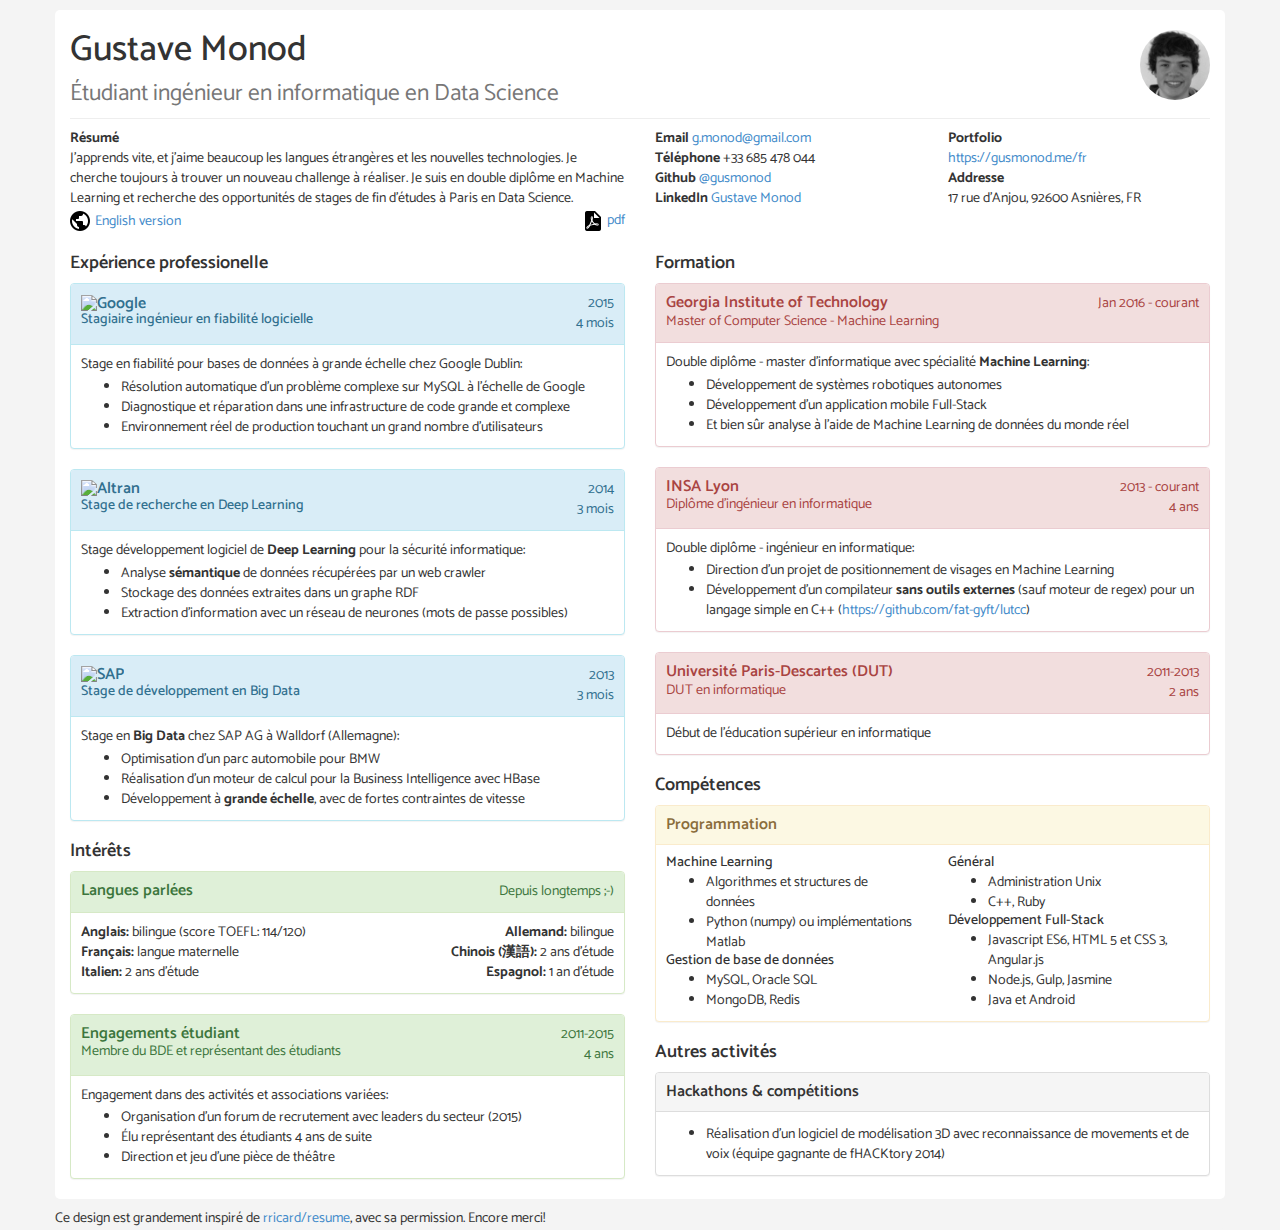
==== fr/index.html @ a823fc8e "Added french version" ====
<!doctype html>
<html lang="fr">
<head>
  <!-- This design was greatly inspired from https://github.com/rricard/resume, with his kind permission. -->
  <title>Gustave Monod</title>
  <meta http-equiv="content-type" content="text/html; charset=utf-8">
  <meta name="viewport" content="width=device-width, initial-scale=1">
  <link rel="canonical" href="https://www.gusmonod.me">
  <link rel="stylesheet" href="https://maxcdn.bootstrapcdn.com/bootstrap/3.2.0/css/bootstrap.min.css" media="all">
  <link href="https://fonts.googleapis.com/css?family=Catamaran:200,600" rel="stylesheet" type="text/css">
  <style type="text/css">
    body {
      font-family: 'Catamaran', Helvetica, Arial, sans-serif;
      background-color: #f4f4f4;
    }
    .container {
      background-color: #fff;
    }
    @media (min-width: 768px) {
      .container {
        border-radius: 5px;
        margin-top: 10px;
      }
    }
    .lonely {
      background-color: inherit;
    }
    .page-header {
      margin-top: 20px;
      margin-bottom: 10px;
    }
    .unpadded {
      padding-left: 0;
      padding-right: 0;
    }
    .padded {
      padding-left: 15px;
      padding-right: 15px;
    }
    .panel-heading,
    .panel-body {
      padding: 10px;
    }
    ul {
      margin-top: 0.2em;
      margin-bottom: 0;
    }
    h2 {
      font-weight: 600;
      font-size: 1.3em;
    }
    h3 {
      margin: 0;
      font-size: 1em;
    }
    h4 {
      margin: 0;
      font-size: 1em;
    }
    .panel-title {
      font-weight: 600;
    }
    p {
      margin-top: 0;
      margin-bottom: 0;
    }
    a {
      color: #428BCA;
      text-decoration: none;
    }
    a:hover, a:focus {
      color: #2A6496;
      text-decoration: underline;
    }
    a:focus {
      outline: thin dotted;
      outline-offset: -2px;
    }
    small {
      color: #777;
      font-weight: 200;
    }
    .xs-right, .sm-right {
      float: right;
      text-align: right;
    }
    @media (max-width: 768px) {
      .sm-right {
        float: inherit;
        text-align: inherit;
      }
    }
    .logo {
      height: 1.7em;
    }
    .me {
      float: right;
      height: 5em;
      border-radius: 50%;
    }
    @media print {
    .panel-info, .panel-info > .panel-heading {
      border-color: #80a0a7;
    }
    .panel-success, .panel-success > .panel-heading {
      border-color: #466c27;
    }
    .panel-danger, .panel-danger > .panel-heading {
      border-color: #9e3243;
    }
    .panel-warning, .panel-warning > .panel-heading {
      border-color: #806226;
    }
    .panel-default, .panel-default > .panel-heading {
      border-color: #606060;
    }
    /*B&W*
    .panel-info, .panel-info > .panel-heading,
    .panel-success, .panel-success > .panel-heading,
    .panel-danger, .panel-danger > .panel-heading,
    .panel-warning, .panel-warning > .panel-heading,
    .panel-default, .panel-default > .panel-heading {
      border-color: black;
    }
    *End of B&W*/
    .no-print {
      display: none !important;
    }
    body {
      margin: 0;
      font-size: 10px;
      background-color: #fff;
    }
    .container {
      margin: 0;
    }
    a:link:after, a:visited:after {
      content: "";
    }
    .hidden-sm {
      display: inline !important;
    }
    }
  </style>
</head>
<body>
  <div class="container">
    <div>
      <img src="/img/me.png" alt="Gustave Monod" class="me">
      <h1 class="page-header">Gustave Monod<br><small>Étudiant ingénieur en informatique en Data Science</small></h1>
    </div>
    <div class="row">
      <div class="col-sm-6">
        <strong>Résumé</strong>
        <p>
          J'apprends vite, et j'aime beaucoup les langues étrangères et les
          nouvelles technologies. Je cherche toujours à trouver un nouveau
          challenge à réaliser. Je suis en double diplôme en Machine Learning
          et recherche des opportunités de stages de fin d'études à Paris en
          Data Science.
        </p>
        <a class="no-print" href="/fr"><img src="/img/earth.png" alt="earth icon">&nbsp;English version</a>
        <a class="xs-right no-print" href="gusmonod.pdf"><img src="/img/file-pdf.png" alt="pdf icon">&nbsp;pdf</a>
      </div>
      <div class="col-sm-3">
        <p>
          <strong>Email</strong>
          <a href="mailto:g.monod@gmail.com">g.monod@gmail.com</a>
        </p>
        <p>
          <strong>Téléphone</strong>
          +33&nbsp;685&nbsp;478&nbsp;044
        </p>
        <p>
          <strong>Github</strong>
          <a href="https://github.com/gusmonod">@gusmonod</a>
        </p>
        <p>
          <strong>LinkedIn</strong>
          <a href="https://linkedin.com/in/gusmonod">Gustave Monod</a>
        </p>
      </div>
      <div class="col-sm-3">
        <p>
          <strong>Portfolio</strong>
        </p>
        <p>
          <a href="https://www.gusmonod.me/fr">https://gusmonod.me/fr</a>
        </p>
        <p>
          <strong>Addresse</strong>
          <p>17 rue d'Anjou, 92600 Asnières, FR
        </p>
      </div>
    </div>
    <div class="row">
      <div class="col-sm-6">
        <h2>Expérience professionelle</h2>
        <div class="panel panel-info">
          <div class="panel-heading">
            <div class="row">
              <div class="col-sm-9">
                <h3 class="panel-title">
                  <a href="https://google.com">
                    <img class="logo" src="/img/google.png" alt="Google">
                  </a>
                </h3>
                <h3>Stagiaire ingénieur en fiabilité logicielle</h3>
              </div>
              <div class="col-sm-3 sm-right">
                <p>2015</p>
                <p>4 mois</p>
              </div>
            </div>
          </div>
          <div class="panel-body">
            Stage en fiabilité pour bases de données à grande échelle chez Google Dublin:
            <ul>
              <li>Résolution automatique d'un problème complexe sur MySQL à l'échelle de Google
              <li>Diagnostique et réparation dans une infrastructure de code grande et complexe
              <li>Environnement réel de production touchant un grand nombre d'utilisateurs
            </ul>
          </div>
        </div>
        <div class="panel panel-info">
          <div class="panel-heading">
            <div class="row">
              <div class="col-sm-9">
                <h3 class="panel-title">
                  <a href="https://altran.com">
                    <img class="logo" src="/img/altran.png" alt="Altran">
                  </a>
                </h3>
                <h3>Stage de recherche en Deep Learning</h3>
              </div>
              <div class="col-sm-3 sm-right">
                <p>2014</p>
                <p>3 mois</p>
              </div>
            </div>
          </div>
          <div class="panel-body">
            Stage développement logiciel de <strong>Deep Learning</strong> pour la sécurité informatique:
            <ul>
              <li>Analyse <strong>sémantique</strong> de données récupérées par un web crawler
              <li>Stockage des données extraites dans un graphe RDF
              <li>Extraction d'information avec un réseau de neurones (mots de passe possibles)
            </ul>
          </div>
        </div>
        <div class="panel panel-info">
          <div class="panel-heading">
            <div class="row">
              <div class="col-sm-9">
                <h3 class="panel-title">
                  <a href="https://sap.com">
                    <img class="logo" src="/img/sap.png" alt="SAP">
                  </a>
                </h3>
                <h3>Stage de développement en Big Data</h3>
              </div>
              <div class="col-sm-3 sm-right">
                <p>2013</p>
                <p>3 mois</p>
              </div>
            </div>
          </div>
          <div class="panel-body">
            Stage en <strong>Big Data</strong> chez SAP AG à Walldorf (Allemagne):
            <ul>
              <li>Optimisation d'un parc automobile pour BMW
              <li>Réalisation d'un moteur de calcul pour la Business Intelligence avec HBase
              <li>Développement à <strong>grande échelle</strong>, avec de fortes contraintes de vitesse
            </ul>
          </div>
        </div>
        <h2>Intérêts</h2>
        <div class="panel panel-success">
          <div class="panel-heading">
            <div class="row">
              <div class="col-sm-8">
                <h3 class="panel-title">Langues parlées</h3>
              </div>
              <div class="col-sm-4 sm-right">
                <p>Depuis longtemps ;-)</p>
              </div>
            </div>
          </div>
          <div class="panel-body">
            <div class="row padded">
              <p class="col-sm-8 unpadded"><strong>Anglais: </strong>bilingue (<span class="hidden-sm hidden-md">score </span>TOEFL: 114/120)</p>
              <p class="col-sm-4 unpadded sm-right"><strong>Allemand: </strong>bilingue</p>
            </div>
            <div class="row padded">
              <p class="col-sm-6 unpadded"><strong>Français: </strong>langue maternelle</p>
              <p class="col-sm-6 unpadded sm-right"><strong>Chinois (漢語): </strong>2 ans<span class="hidden-sm"> d'étude</span></p>
            </div>
            <div class="row padded">
              <p class="col-sm-6 unpadded"><strong>Italien: </strong>2 ans d'étude</p>
              <p class="col-sm-6 unpadded sm-right"><strong>Espagnol: </strong>1 an d'étude</p>
            </div>
          </div>
        </div>
        <div class="panel panel-success">
          <div class="panel-heading">
            <div class="row">
              <div class="col-sm-9">
                <h3 class="panel-title">Engagements étudiant</h3>
                Membre du BDE et représentant des étudiants
              </div>
              <div class="col-sm-3 sm-right">
                <p>2011-2015</p>
                <p>4 ans</p>
              </div>
            </div>
          </div>
          <div class="panel-body">
            Engagement dans des activités et associations variées:
            <ul>
              <li>Organisation d'un forum de recrutement avec leaders du secteur (2015)
              <li>Élu représentant des étudiants 4 ans de suite
              <li>Direction et jeu d'une pièce de théâtre
            </ul>
          </div>
        </div>
      </div>
      <div class="col-sm-6">
        <h2>Formation</h2>
        <div class="panel panel-danger">
          <div class="panel-heading">
            <div class="row">
              <div class="col-sm-9">
                <h3 class="panel-title">
                  <a href="https://gatech.edu">
                    Georgia Institute of Technology
                  </a>
                </h3>
                Master of Computer Science - Machine Learning
              </div>
              <div class="col-sm-3 sm-right">
                <p>Jan 2016 - courant</p>
              </div>
            </div>
          </div>
          <div class="panel-body">
            Double diplôme - master d'informatique avec spécialité <strong>Machine Learning</strong>:
            <ul>
              <li>Développement de systèmes robotiques autonomes
              <li>Développement d'un application mobile Full-Stack
              <li>Et bien sûr analyse à l'aide de Machine Learning de données du monde réel
            </ul>
          </div>
        </div>
        <div class="panel panel-danger">
          <div class="panel-heading">
            <div class="row padded">
              <div class="col-sm-9 unpadded">
                <h3 class="panel-title">
                  <a href="https://www.insa-lyon.fr">
                    INSA Lyon
                  </a>
                </h3>
                Diplôme d'ingénieur en informatique
              </div>
              <div class="col-sm-3 unpadded sm-right">
                <p>2013 - courant</p>
                <p>4 ans</p>
              </div>
            </div>
          </div>
          <div class="panel-body">
            Double diplôme - ingénieur en informatique:
            <ul>
              <li>Direction d'un projet de positionnement de visages en Machine Learning
              <li>Développement d'un compilateur <strong>sans outils externes</strong> (sauf moteur de regex) pour un langage simple en C++ (<a href="https://github.com/fat-gyft/lutcc">https://github.com/fat-gyft/lutcc</a>)
            </ul>
          </div>
        </div>
        <div class="panel panel-danger">
          <div class="panel-heading">
            <div class="row">
              <div class="col-sm-9">
                <h3 class="panel-title">
                  Université Paris-Descartes (DUT)
                </h3>
                DUT en informatique
              </div>
              <div class="col-sm-3 sm-right">
                <p>2011-2013</p>
                <p>2 ans</p>
              </div>
            </div>
          </div>
          <div class="panel-body">
            Début de l'éducation supérieur en informatique
          </div>
        </div>
        <h2>Compétences</h2>
        <div class="panel panel-warning">
          <div class="panel-heading">
            <h3 class="panel-title">Programmation</h3>
          </div>
          <div class="panel-body">
            <div class="row">
              <div class="col-sm-6">
                <h4>Machine Learning</h4>
                <ul>
                  <li>Algorithmes et structures de données
                  <li>Python (numpy) ou implémentations Matlab
                </ul>
                <h4>Gestion de base de données</h4>
                <ul>
                  <li>MySQL, Oracle SQL
                  <li>MongoDB, Redis
                </ul>
              </div>
              <div class="col-sm-6">
                <h4>Général</h4>
                <ul>
                  <li>Administration Unix
                  <li>C++, Ruby
                </ul>
                <h4>Développement Full-Stack</h4>
                <ul>
                  <li>Javascript ES6, HTML 5 et CSS 3, Angular.js
                  <li>Node.js, Gulp, Jasmine
                  <li>Java et Android
                </ul>
              </div>
            </div>
          </div>
        </div>
        <h2>Autres activités</h2>
        <div class="panel panel-default">
          <div class="panel-heading">
            <h3 class="panel-title">Hackathons &amp; compétitions</h3>
          </div>
          <div class="panel-body">
            <ul>
              <li>Réalisation d'un logiciel de modélisation 3D avec reconnaissance de movements et de voix (équipe gagnante de fHACKtory 2014)
            </ul>
          </div>
        </div>
      </div>
    </div>
  </div>
  <div class="container lonely no-print">
    <p class="row">
      Ce design est grandement inspiré de <a href="https://github.com/rricard/resume">rricard/resume</a>, avec sa permission. Encore merci!
    </p>
  </div>
</body>
</html>
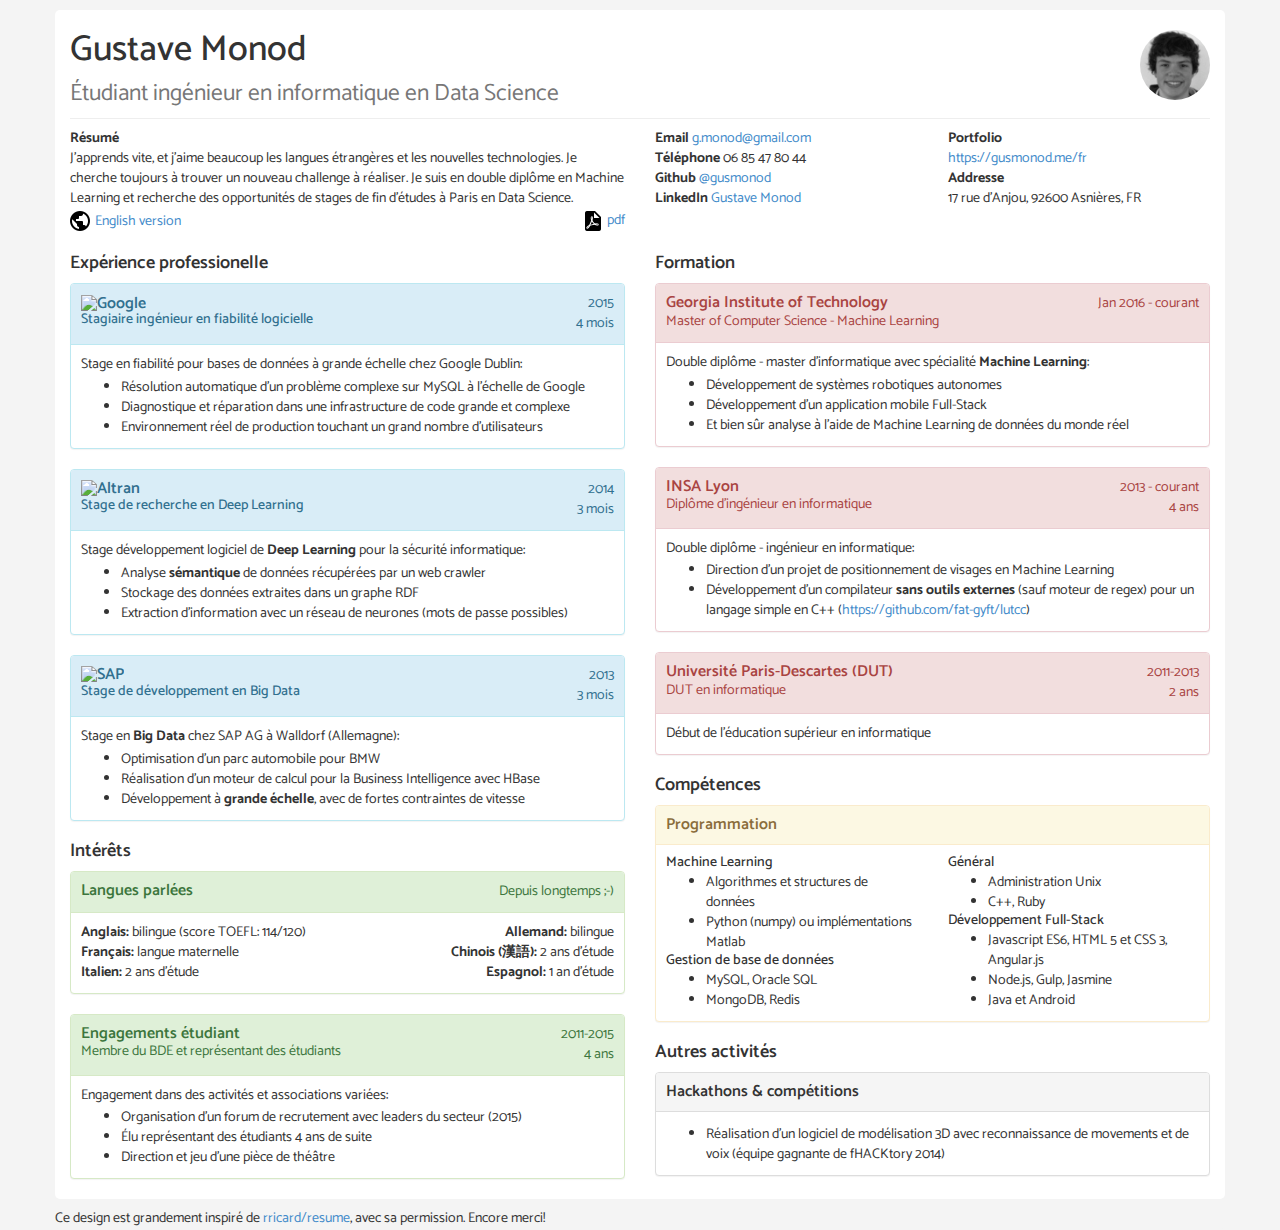
==== commit cf1f14a7: "Better FR phone number" ====
--- a/fr/index.html
+++ b/fr/index.html
@@ -169,7 +169,7 @@
         </p>
         <p>
           <strong>Téléphone</strong>
-          +33&nbsp;685&nbsp;478&nbsp;044
+          06&nbsp;85&nbsp;47&nbsp;80&nbsp;44
         </p>
         <p>
           <strong>Github</strong>
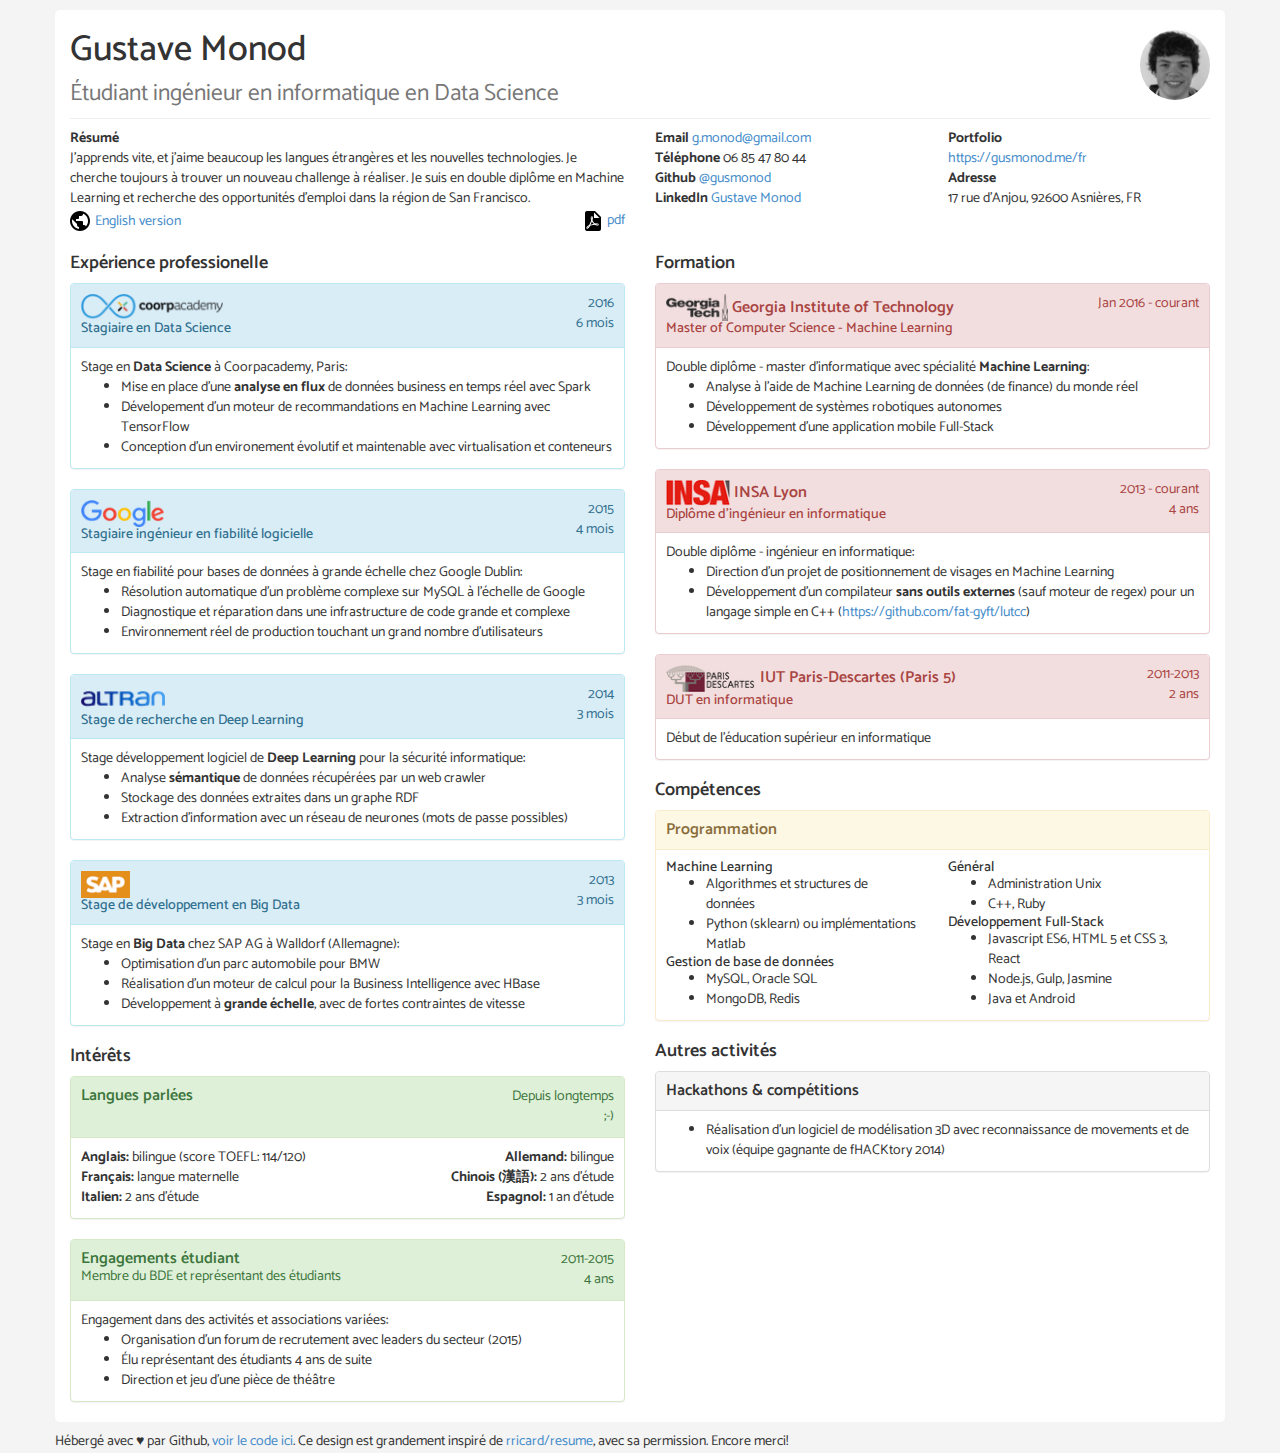
==== commit 7ea66011: "Reflected changes to the FR version" ====
--- a/fr/index.html
+++ b/fr/index.html
@@ -5,11 +5,20 @@
   <title>Gustave Monod</title>
   <meta http-equiv="content-type" content="text/html; charset=utf-8">
   <meta name="viewport" content="width=device-width, initial-scale=1">
-  <link rel="canonical" href="https://www.gusmonod.me">
-  <link rel="stylesheet" href="https://maxcdn.bootstrapcdn.com/bootstrap/3.2.0/css/bootstrap.min.css" media="all">
-  <link href="https://fonts.googleapis.com/css?family=Catamaran:200,600" rel="stylesheet" type="text/css">
+  <link rel="canonical" href="https://gusmonod.me/fr">
   <style type="text/css">
+    /* minified critical CSS from bootstrap */
+    html{font-family:sans-serif;-webkit-text-size-adjust:100%;-ms-text-size-adjust:100%}a{background:0 0}strong{font-weight:700}h1{margin:.67em 0;font-size:2em}small{font-size:80%}img{border:0}*{-webkit-box-sizing:border-box;-moz-box-sizing:border-box;box-sizing:border-box}:before,:after{-webkit-box-sizing:border-box;-moz-box-sizing:border-box;box-sizing:border-box}html{font-size:10px}body{font-family:"Helvetica Neue",Helvetica,Arial,sans-serif;font-size:14px;line-height:1.42857143;color:#333;background-color:#fff}a{color:#428bca;text-decoration:none}img{vertical-align:middle}h1,h2,h3,h4{font-family:inherit;font-weight:500;line-height:1.1;color:inherit}h1 small{font-weight:400;line-height:1;color:#777}h1,h2,h3{margin-top:20px;margin-bottom:10px}h1 small{font-size:65%}h4{margin-top:10px;margin-bottom:10px}h1{font-size:36px}h2{font-size:30px}h3{font-size:24px}h4{font-size:18px}p{margin:0 0 10px}small{font-size:85%}.page-header{padding-bottom:9px;margin:40px 0 20px;border-bottom:1px solid #eee}ul{margin-top:0;margin-bottom:10px}.container{padding-right:15px;padding-left:15px;margin-right:auto;margin-left:auto}@media (min-width:768px){.container{width:750px}}@media (min-width:992px){.container{width:970px}}@media (min-width:1200px){.container{width:1170px}}.row{margin-right:-15px;margin-left:-15px}.col-sm-3,.col-sm-6,.col-sm-9{position:relative;min-height:1px;padding-right:15px;padding-left:15px}@media (min-width:768px){.col-sm-3,.col-sm-6,.col-sm-9{float:left}.col-sm-9{width:75%}.col-sm-6{width:50%}.col-sm-3{width:25%}}.panel{margin-bottom:20px;background-color:#fff;border:1px solid transparent;border-radius:4px;-webkit-box-shadow:0 1px 1px rgba(0,0,0,.05);box-shadow:0 1px 1px rgba(0,0,0,.05)}.panel-body{padding:15px}.panel-heading{padding:10px 15px;border-bottom:1px solid transparent;border-top-left-radius:3px;border-top-right-radius:3px}.panel-title{margin-top:0;margin-bottom:0;font-size:16px;color:inherit}.panel-title>a{color:inherit}.panel-info{border-color:#bce8f1}.panel-info>.panel-heading{color:#31708f;background-color:#d9edf7;border-color:#bce8f1}.panel-warning{border-color:#faebcc}.panel-warning>.panel-heading{color:#8a6d3b;background-color:#fcf8e3;border-color:#faebcc}.panel-danger{border-color:#ebccd1}.panel-danger>.panel-heading{color:#a94442;background-color:#f2dede;border-color:#ebccd1}.container:before,.container:after,.row:before,.row:after,.panel-body:before,.panel-body:after{display:table;content:" "}.container:after,.row:after,.panel-body:after{clear:both}@-ms-viewport{width:device-width}
+  </style>
+  <script id="loadcss">(function(u,s){!function(e){"use strict";var n=function(n,t,o){var l,r=e.document,i=r.createElement("link");if(t)l=t;else{var a=(r.body||r.getElementsByTagName("head")[0]).childNodes;l=a[a.length-1]}var d=r.styleSheets;i.rel="stylesheet",i.href=n,i.media="only x",l.parentNode.insertBefore(i,t?l:l.nextSibling);var f=function(e){for(var n=i.href,t=d.length;t--;)if(d[t].href===n)return e();setTimeout(function(){f(e)})};return i.onloadcssdefined=f,f(function(){i.media=o||"all"}),i};"undefined"!=typeof module?module.exports=n:e.loadCSS=n}("undefined"!=typeof global?global:this);for(var i in u){loadCSS(u[i],s);}}(['https://fonts.googleapis.com/css?family=Catamaran:200,600','https://maxcdn.bootstrapcdn.com/bootstrap/3.2.0/css/bootstrap.min.css'],document.getElementById("loadcss")));</script>
+  <noscript>
+    <link href="https://fonts.googleapis.com/css?family=Catamaran:200,600" rel="stylesheet" type="text/css">
+    <link rel="stylesheet" href="https://maxcdn.bootstrapcdn.com/bootstrap/3.2.0/css/bootstrap.min.css" media="all">
+  </noscript>
+  <style type="text/css">
+    /* custom style */
     body {
+      margin: 0;
       font-family: 'Catamaran', Helvetica, Arial, sans-serif;
       background-color: #f4f4f4;
     }
@@ -42,20 +51,19 @@
       padding: 10px;
     }
     ul {
-      margin-top: 0.2em;
       margin-bottom: 0;
     }
     h2 {
       font-weight: 600;
-      font-size: 1.3em;
+      font-size: 1.82rem;
     }
     h3 {
       margin: 0;
-      font-size: 1em;
+      font-size: 1.4rem;
     }
     h4 {
       margin: 0;
-      font-size: 1em;
+      font-size: 1.4rem;
     }
     .panel-title {
       font-weight: 600;
@@ -91,14 +99,38 @@
       }
     }
     .logo {
-      height: 1.7em;
+      height: 2.72rem;
     }
     .me {
       float: right;
-      height: 5em;
+      height: 7rem;
       border-radius: 50%;
     }
     @media print {
+    @page {
+      margin: 1cm;
+      margin-top: .5cm;
+      size: letter portrait;
+    }
+    body {
+      font-size: .2cm;
+      background-color: #fff;
+    }
+    ul {
+      padding-left: 2rem;
+    }
+    h2 {
+      margin-top: 10px;
+    }
+    h3 {
+      font-size: 1.2rem;
+    }
+    h4 {
+      font-size: 1rem;
+    }
+    .panel {
+      margin-bottom: 10px;
+    }
     .panel-info, .panel-info > .panel-heading {
       border-color: #80a0a7;
     }
@@ -125,11 +157,6 @@
     *End of B&W*/
     .no-print {
       display: none !important;
-    }
-    body {
-      margin: 0;
-      font-size: 10px;
-      background-color: #fff;
     }
     .container {
       margin: 0;
@@ -156,10 +183,9 @@
           J'apprends vite, et j'aime beaucoup les langues étrangères et les
           nouvelles technologies. Je cherche toujours à trouver un nouveau
           challenge à réaliser. Je suis en double diplôme en Machine Learning
-          et recherche des opportunités de stages de fin d'études à Paris en
-          Data Science.
-        </p>
-        <a class="no-print" href="/fr"><img src="/img/earth.png" alt="earth icon">&nbsp;English version</a>
+          et recherche des opportunités d'emploi dans la région de San Francisco.
+        </p>
+        <a class="no-print" href="/"><img src="/img/earth.png" alt="earth icon">&nbsp;English version</a>
         <a class="xs-right no-print" href="gusmonod.pdf"><img src="/img/file-pdf.png" alt="pdf icon">&nbsp;pdf</a>
       </div>
       <div class="col-sm-3">
@@ -185,10 +211,10 @@
           <strong>Portfolio</strong>
         </p>
         <p>
-          <a href="https://www.gusmonod.me/fr">https://gusmonod.me/fr</a>
-        </p>
-        <p>
-          <strong>Addresse</strong>
+          <a href="https://gusmonod.me/fr">https://gusmonod.me/fr</a>
+        </p>
+        <p>
+          <strong>Adresse</strong>
           <p>17 rue d'Anjou, 92600 Asnières, FR
         </p>
       </div>
@@ -201,6 +227,32 @@
             <div class="row">
               <div class="col-sm-9">
                 <h3 class="panel-title">
+                  <a href="https://coorpacademy.com">
+                    <img class="logo" src="/img/coorpacademy.png" alt="Coorpacademy">
+                  </a>
+                </h3>
+                <h3>Stagiaire en Data Science</h3>
+              </div>
+              <div class="col-sm-3 sm-right">
+                <p>2016</p>
+                <p>6 mois</p>
+              </div>
+            </div>
+          </div>
+          <div class="panel-body">
+            Stage en <strong>Data Science</strong> à Coorpacademy, Paris:
+            <ul>
+              <li>Mise en place d'une <strong>analyse en flux</strong> de données business en temps réel avec Spark
+              <li>Dévelopement d'un moteur de recommandations en Machine Learning avec TensorFlow
+              <li>Conception d'un environement évolutif et maintenable avec virtualisation et conteneurs
+            </ul>
+          </div>
+        </div>
+        <div class="panel panel-info">
+          <div class="panel-heading">
+            <div class="row">
+              <div class="col-sm-9">
+                <h3 class="panel-title">
                   <a href="https://google.com">
                     <img class="logo" src="/img/google.png" alt="Google">
                   </a>
@@ -278,10 +330,10 @@
         <div class="panel panel-success">
           <div class="panel-heading">
             <div class="row">
-              <div class="col-sm-8">
+              <div class="col-sm-9">
                 <h3 class="panel-title">Langues parlées</h3>
               </div>
-              <div class="col-sm-4 sm-right">
+              <div class="col-sm-3 sm-right">
                 <p>Depuis longtemps ;-)</p>
               </div>
             </div>
@@ -332,10 +384,11 @@
               <div class="col-sm-9">
                 <h3 class="panel-title">
                   <a href="https://gatech.edu">
+                    <img class="logo" src="/img/gatech.png" alt="Georgia Tech:">
                     Georgia Institute of Technology
                   </a>
                 </h3>
-                Master of Computer Science - Machine Learning
+                <h3>Master of Computer Science - Machine Learning</h3>
               </div>
               <div class="col-sm-3 sm-right">
                 <p>Jan 2016 - courant</p>
@@ -345,9 +398,9 @@
           <div class="panel-body">
             Double diplôme - master d'informatique avec spécialité <strong>Machine Learning</strong>:
             <ul>
+              <li>Analyse à l'aide de Machine Learning de données (de finance) du monde réel
               <li>Développement de systèmes robotiques autonomes
-              <li>Développement d'un application mobile Full-Stack
-              <li>Et bien sûr analyse à l'aide de Machine Learning de données du monde réel
+              <li>Développement d'une application mobile Full-Stack
             </ul>
           </div>
         </div>
@@ -357,10 +410,11 @@
               <div class="col-sm-9 unpadded">
                 <h3 class="panel-title">
                   <a href="https://www.insa-lyon.fr">
+                    <img src="/img/insa.png" class="logo" alt="INSA:">
                     INSA Lyon
                   </a>
                 </h3>
-                Diplôme d'ingénieur en informatique
+                <h3>Diplôme d'ingénieur en informatique</h3>
               </div>
               <div class="col-sm-3 unpadded sm-right">
                 <p>2013 - courant</p>
@@ -381,9 +435,10 @@
             <div class="row">
               <div class="col-sm-9">
                 <h3 class="panel-title">
-                  Université Paris-Descartes (DUT)
-                </h3>
-                DUT en informatique
+                  <img class="logo" src="/img/parisdescartes.png" alt="Paris Descartes:">
+                  IUT Paris-Descartes (Paris 5)
+                </h3>
+                <h3>DUT en informatique</h3>
               </div>
               <div class="col-sm-3 sm-right">
                 <p>2011-2013</p>
@@ -406,7 +461,7 @@
                 <h4>Machine Learning</h4>
                 <ul>
                   <li>Algorithmes et structures de données
-                  <li>Python (numpy) ou implémentations Matlab
+                  <li>Python (sklearn) ou implémentations Matlab
                 </ul>
                 <h4>Gestion de base de données</h4>
                 <ul>
@@ -422,7 +477,7 @@
                 </ul>
                 <h4>Développement Full-Stack</h4>
                 <ul>
-                  <li>Javascript ES6, HTML 5 et CSS 3, Angular.js
+                  <li>Javascript ES6, HTML 5 et CSS 3, React
                   <li>Node.js, Gulp, Jasmine
                   <li>Java et Android
                 </ul>
@@ -446,7 +501,7 @@
   </div>
   <div class="container lonely no-print">
     <p class="row">
-      Ce design est grandement inspiré de <a href="https://github.com/rricard/resume">rricard/resume</a>, avec sa permission. Encore merci!
+      Hébergé avec ♥ par Github, <a href="https://github.com/gusmonod/gusmonod.github.io">voir le code ici</a>. Ce design est grandement inspiré de <a href="https://github.com/rricard/resume">rricard/resume</a>, avec sa permission. Encore merci!
     </p>
   </div>
 </body>
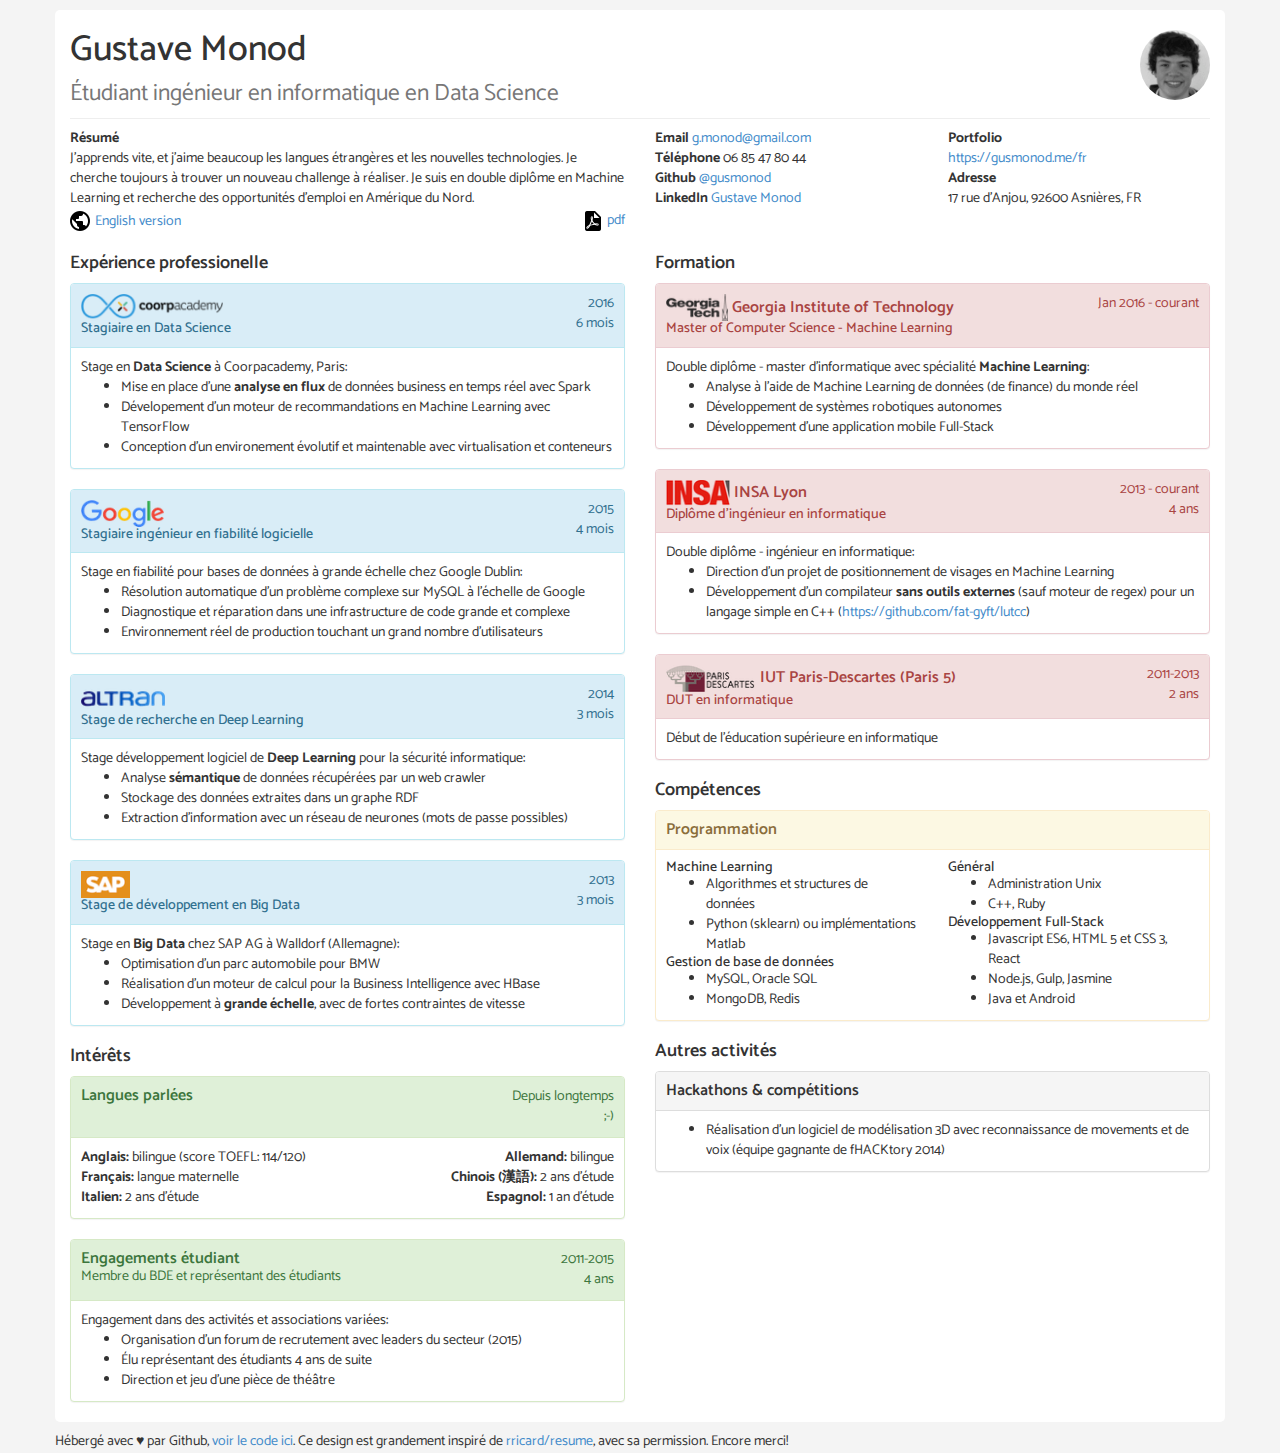
==== commit d5c817ef: "Changed location preference" ====
--- a/fr/index.html
+++ b/fr/index.html
@@ -183,7 +183,7 @@
           J'apprends vite, et j'aime beaucoup les langues étrangères et les
           nouvelles technologies. Je cherche toujours à trouver un nouveau
           challenge à réaliser. Je suis en double diplôme en Machine Learning
-          et recherche des opportunités d'emploi dans la région de San Francisco.
+          et recherche des opportunités d'emploi en Amérique du Nord.
         </p>
         <a class="no-print" href="/"><img src="/img/earth.png" alt="earth icon">&nbsp;English version</a>
         <a class="xs-right no-print" href="gusmonod.pdf"><img src="/img/file-pdf.png" alt="pdf icon">&nbsp;pdf</a>
@@ -447,7 +447,7 @@
             </div>
           </div>
           <div class="panel-body">
-            Début de l'éducation supérieur en informatique
+            Début de l'éducation supérieure en informatique
           </div>
         </div>
         <h2>Compétences</h2>
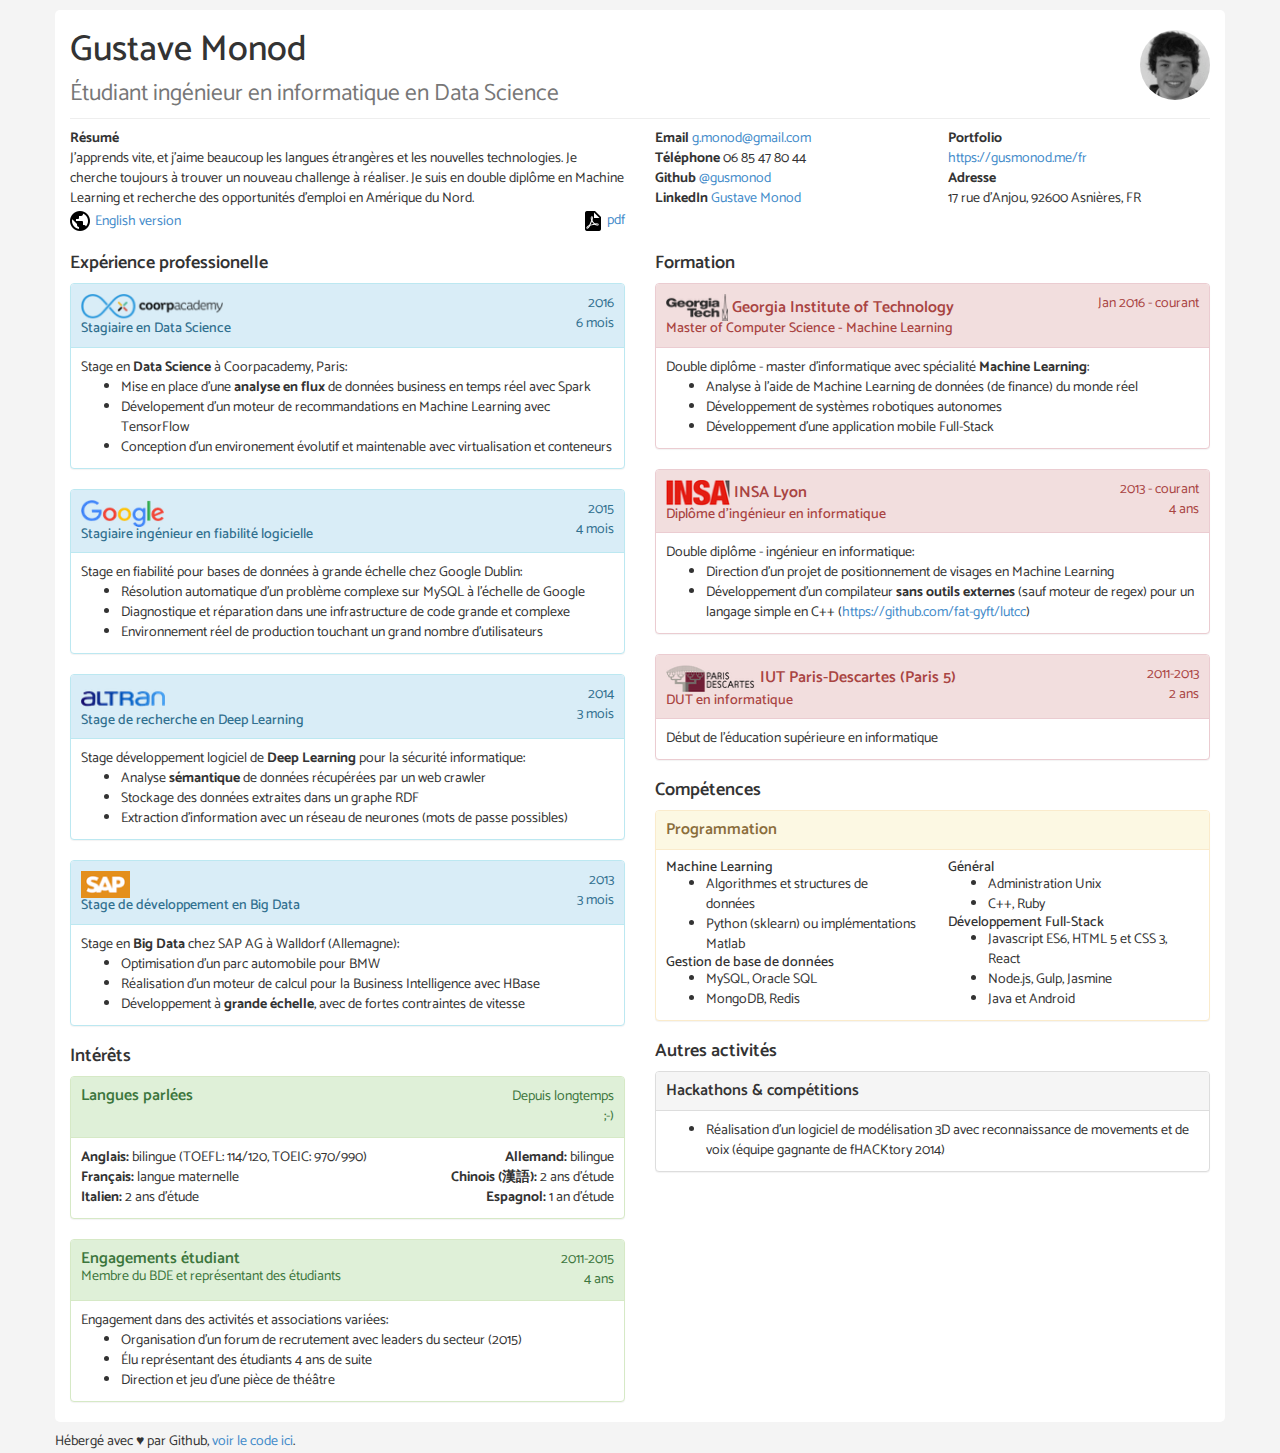
==== commit d43f4b42: "Removed outdated thanks + added TOEIC" ====
--- a/fr/index.html
+++ b/fr/index.html
@@ -1,7 +1,6 @@
 <!doctype html>
 <html lang="fr">
 <head>
-  <!-- This design was greatly inspired from https://github.com/rricard/resume, with his kind permission. -->
   <title>Gustave Monod</title>
   <meta http-equiv="content-type" content="text/html; charset=utf-8">
   <meta name="viewport" content="width=device-width, initial-scale=1">
@@ -340,7 +339,7 @@
           </div>
           <div class="panel-body">
             <div class="row padded">
-              <p class="col-sm-8 unpadded"><strong>Anglais: </strong>bilingue (<span class="hidden-sm hidden-md">score </span>TOEFL: 114/120)</p>
+              <p class="col-sm-8 unpadded"><strong>Anglais: </strong>bilingue (TOEFL: 114/120<span class="hidden-sm hidden-md">, TOEIC: 970/990</span>)</p>
               <p class="col-sm-4 unpadded sm-right"><strong>Allemand: </strong>bilingue</p>
             </div>
             <div class="row padded">
@@ -501,7 +500,7 @@
   </div>
   <div class="container lonely no-print">
     <p class="row">
-      Hébergé avec ♥ par Github, <a href="https://github.com/gusmonod/gusmonod.github.io">voir le code ici</a>. Ce design est grandement inspiré de <a href="https://github.com/rricard/resume">rricard/resume</a>, avec sa permission. Encore merci!
+      Hébergé avec ♥ par Github, <a href="https://github.com/gusmonod/gusmonod.github.io">voir le code ici</a>.
     </p>
   </div>
 </body>
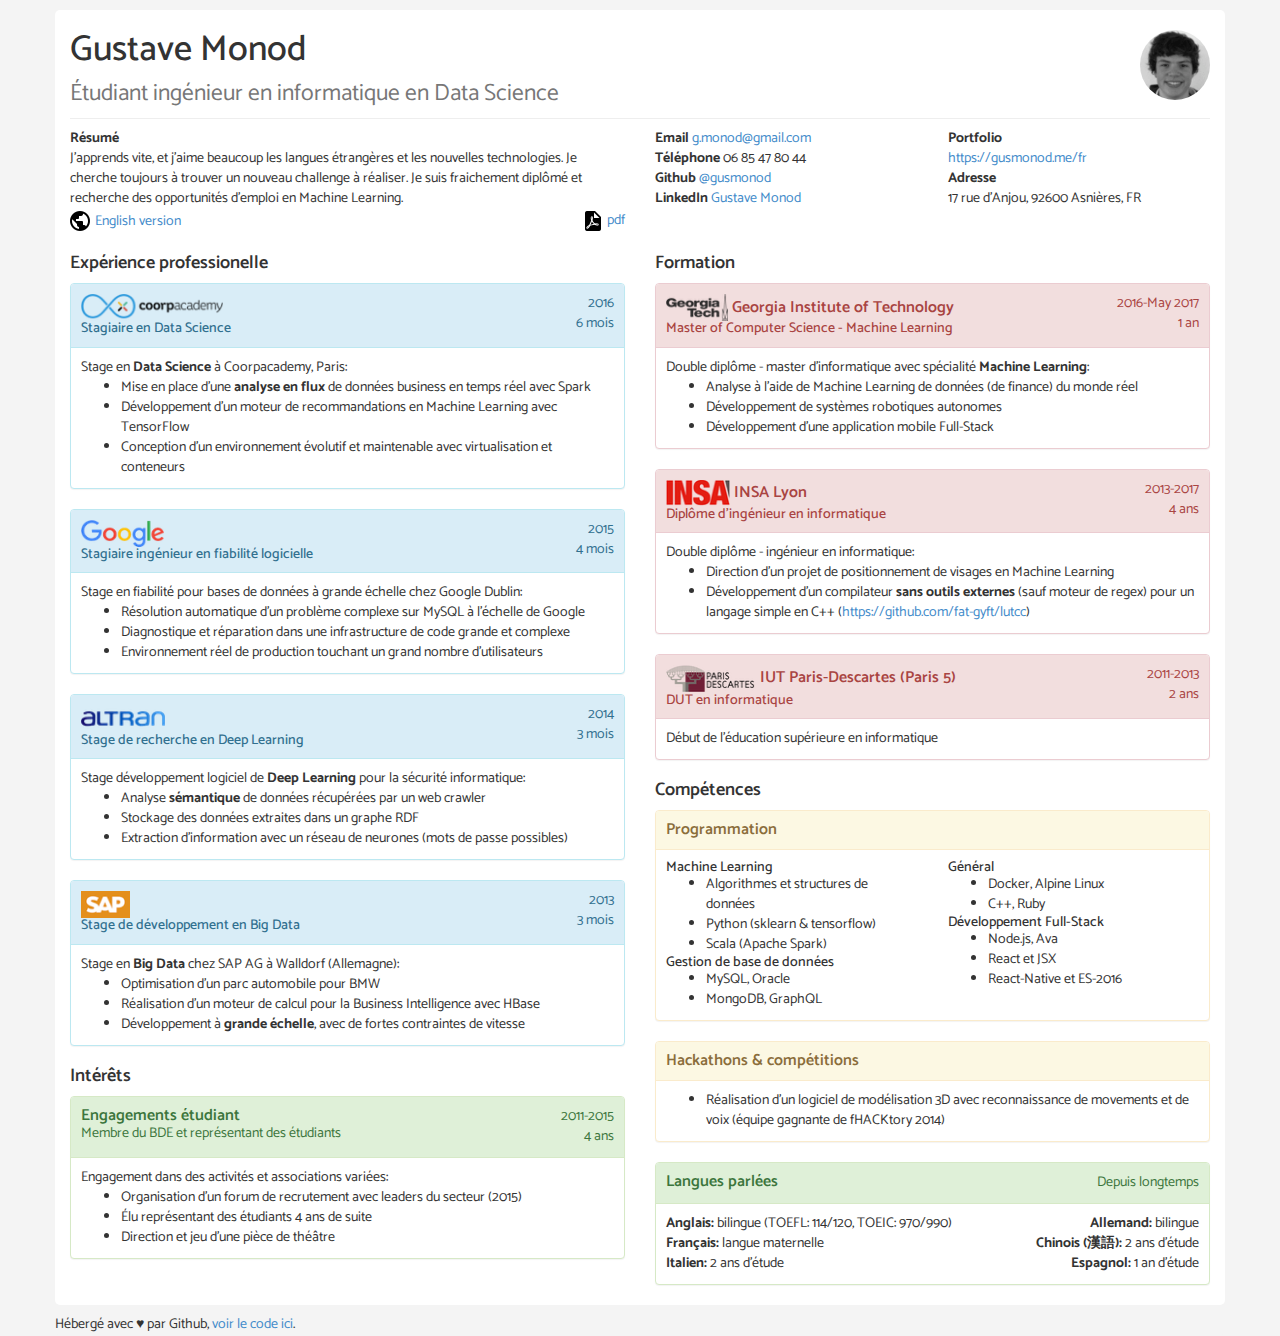
==== commit 719556d0: "Updating summary" ====
--- a/fr/index.html
+++ b/fr/index.html
@@ -181,8 +181,8 @@
         <p>
           J'apprends vite, et j'aime beaucoup les langues étrangères et les
           nouvelles technologies. Je cherche toujours à trouver un nouveau
-          challenge à réaliser. Je suis en double diplôme en Machine Learning
-          et recherche des opportunités d'emploi en Amérique du Nord.
+          challenge à réaliser. Je suis fraichement diplômé et recherche des
+          opportunités d'emploi en Machine Learning.
         </p>
         <a class="no-print" href="/"><img src="/img/earth.png" alt="earth icon">&nbsp;English version</a>
         <a class="xs-right no-print" href="gusmonod.pdf"><img src="/img/file-pdf.png" alt="pdf icon">&nbsp;pdf</a>
@@ -242,8 +242,8 @@
             Stage en <strong>Data Science</strong> à Coorpacademy, Paris:
             <ul>
               <li>Mise en place d'une <strong>analyse en flux</strong> de données business en temps réel avec Spark
-              <li>Dévelopement d'un moteur de recommandations en Machine Learning avec TensorFlow
-              <li>Conception d'un environement évolutif et maintenable avec virtualisation et conteneurs
+              <li>Développement d'un moteur de recommandations en Machine Learning avec TensorFlow
+              <li>Conception d'un environnement évolutif et maintenable avec virtualisation et conteneurs
             </ul>
           </div>
         </div>
@@ -326,32 +326,6 @@
           </div>
         </div>
         <h2>Intérêts</h2>
-        <div class="panel panel-success">
-          <div class="panel-heading">
-            <div class="row">
-              <div class="col-sm-9">
-                <h3 class="panel-title">Langues parlées</h3>
-              </div>
-              <div class="col-sm-3 sm-right">
-                <p>Depuis longtemps ;-)</p>
-              </div>
-            </div>
-          </div>
-          <div class="panel-body">
-            <div class="row padded">
-              <p class="col-sm-8 unpadded"><strong>Anglais: </strong>bilingue (TOEFL: 114/120<span class="hidden-sm hidden-md">, TOEIC: 970/990</span>)</p>
-              <p class="col-sm-4 unpadded sm-right"><strong>Allemand: </strong>bilingue</p>
-            </div>
-            <div class="row padded">
-              <p class="col-sm-6 unpadded"><strong>Français: </strong>langue maternelle</p>
-              <p class="col-sm-6 unpadded sm-right"><strong>Chinois (漢語): </strong>2 ans<span class="hidden-sm"> d'étude</span></p>
-            </div>
-            <div class="row padded">
-              <p class="col-sm-6 unpadded"><strong>Italien: </strong>2 ans d'étude</p>
-              <p class="col-sm-6 unpadded sm-right"><strong>Espagnol: </strong>1 an d'étude</p>
-            </div>
-          </div>
-        </div>
         <div class="panel panel-success">
           <div class="panel-heading">
             <div class="row">
@@ -390,7 +364,8 @@
                 <h3>Master of Computer Science - Machine Learning</h3>
               </div>
               <div class="col-sm-3 sm-right">
-                <p>Jan 2016 - courant</p>
+                <p>2016-May 2017</p>
+                <p>1 an</p>
               </div>
             </div>
           </div>
@@ -416,7 +391,7 @@
                 <h3>Diplôme d'ingénieur en informatique</h3>
               </div>
               <div class="col-sm-3 unpadded sm-right">
-                <p>2013 - courant</p>
+                <p>2013-2017</p>
                 <p>4 ans</p>
               </div>
             </div>
@@ -460,32 +435,32 @@
                 <h4>Machine Learning</h4>
                 <ul>
                   <li>Algorithmes et structures de données
-                  <li>Python (sklearn) ou implémentations Matlab
+                  <li>Python (sklearn &amp; tensorflow)
+                  <li>Scala (Apache Spark)
                 </ul>
                 <h4>Gestion de base de données</h4>
                 <ul>
-                  <li>MySQL, Oracle SQL
-                  <li>MongoDB, Redis
+                  <li>MySQL, Oracle
+                  <li>MongoDB, GraphQL
                 </ul>
               </div>
               <div class="col-sm-6">
                 <h4>Général</h4>
                 <ul>
-                  <li>Administration Unix
+                  <li>Docker, Alpine Linux
                   <li>C++, Ruby
                 </ul>
                 <h4>Développement Full-Stack</h4>
                 <ul>
-                  <li>Javascript ES6, HTML 5 et CSS 3, React
-                  <li>Node.js, Gulp, Jasmine
-                  <li>Java et Android
+                  <li>Node.js, Ava
+                  <li>React et JSX
+                  <li>React-Native et ES-2016
                 </ul>
               </div>
             </div>
           </div>
         </div>
-        <h2>Autres activités</h2>
-        <div class="panel panel-default">
+        <div class="panel panel-warning">
           <div class="panel-heading">
             <h3 class="panel-title">Hackathons &amp; compétitions</h3>
           </div>
@@ -493,6 +468,32 @@
             <ul>
               <li>Réalisation d'un logiciel de modélisation 3D avec reconnaissance de movements et de voix (équipe gagnante de fHACKtory 2014)
             </ul>
+          </div>
+        </div>
+        <div class="panel panel-success">
+          <div class="panel-heading">
+            <div class="row">
+              <div class="col-sm-9">
+                <h3 class="panel-title">Langues parlées</h3>
+              </div>
+              <div class="col-sm-3 sm-right">
+                <p>Depuis longtemps</p>
+              </div>
+            </div>
+          </div>
+          <div class="panel-body">
+            <div class="row padded">
+              <p class="col-sm-8 unpadded"><strong>Anglais: </strong>bilingue (TOEFL: 114/120<span class="hidden-sm hidden-md">, TOEIC: 970/990</span>)</p>
+              <p class="col-sm-4 unpadded sm-right"><strong>Allemand: </strong>bilingue</p>
+            </div>
+            <div class="row padded">
+              <p class="col-sm-6 unpadded"><strong>Français: </strong>langue maternelle</p>
+              <p class="col-sm-6 unpadded sm-right"><strong>Chinois (漢語): </strong>2 ans<span class="hidden-sm"> d'étude</span></p>
+            </div>
+            <div class="row padded">
+              <p class="col-sm-6 unpadded"><strong>Italien: </strong>2 ans d'étude</p>
+              <p class="col-sm-6 unpadded sm-right"><strong>Espagnol: </strong>1 an d'étude</p>
+            </div>
           </div>
         </div>
       </div>
